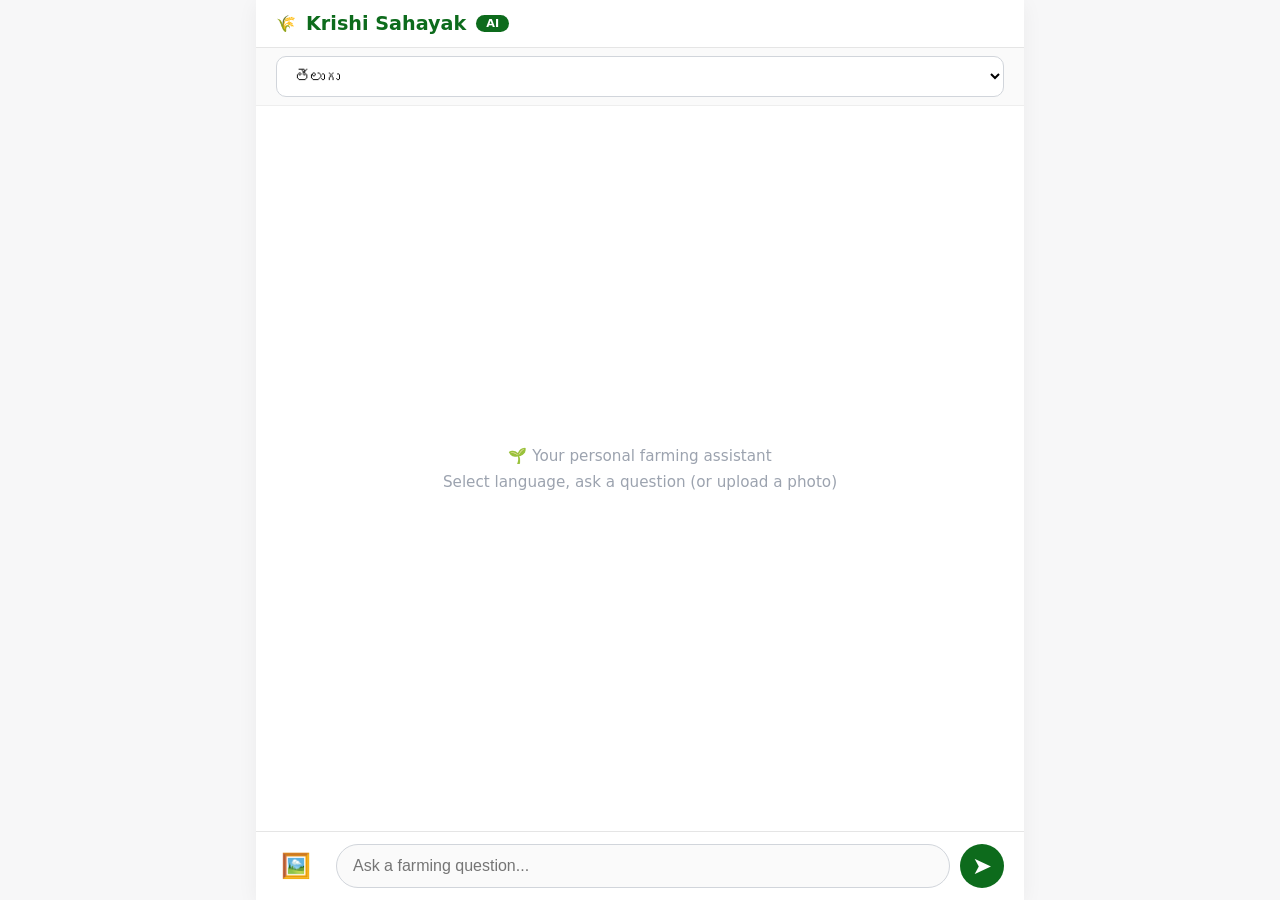
==== index.html @ 7e81a945 "Fix mobile responsiveness in index.html" ====
<!DOCTYPE html>
<html lang="en">
<head>
  <meta charset="UTF-8">
  <meta name="viewport" content="width=device-width, initial-scale=1.0, maximum-scale=1.0, user-scalable=no">
  <title>Krishi Sahayak – AI Farming Advisor</title>
  <style>
    * { margin:0; padding:0; box-sizing:border-box; }
    body {
      font-family: 'Segoe UI', system-ui, -apple-system, sans-serif;
      background: #f7f7f8;
      color: #1e1e1e;
      height: 100vh;
      height: 100dvh;
      display: flex;
      justify-content: center;
      align-items: center;
      overflow: hidden;
    }
    .app {
      width: 100%;
      max-width: 768px;
      height: 100%;
      display: flex;
      flex-direction: column;
      background: white;
      box-shadow: 0 4px 20px rgba(0,0,0,0.05);
      position: relative;
    }
    /* Header */
    .header {
      background: white;
      border-bottom: 1px solid #e5e5e5;
      padding: 12px 20px;
      display: flex;
      align-items: center;
      justify-content: space-between;
    }
    .header-title {
      display: flex;
      align-items: center;
      gap: 10px;
    }
    .header-title h1 {
      font-size: 1.2rem;
      font-weight: 600;
      color: #0d6b1c;
    }
    .header .badge {
      background: #0d6b1c;
      color: white;
      padding: 2px 10px;
      border-radius: 12px;
      font-size: 0.7rem;
      font-weight: 700;
    }
    /* Language bar */
    .lang-bar {
      display: flex;
      align-items: center;
      padding: 8px 20px;
      background: #fafafa;
      border-bottom: 1px solid #eee;
    }
    .lang-bar select {
      flex: 1;
      padding: 10px 14px;
      border-radius: 10px;
      border: 1px solid #d1d5db;
      font-size: 0.95rem;
      background: white;
      outline: none;
    }
    /* Chat area */
    .chat {
      flex: 1;
      overflow-y: auto;
      padding: 20px;
      display: flex;
      flex-direction: column;
      gap: 16px;
      scroll-behavior: smooth;
    }
    .message {
      display: flex;
      flex-direction: column;
      max-width: 80%;
      animation: fadeIn 0.3s ease;
    }
    @keyframes fadeIn { from { opacity:0; transform: translateY(5px); } to { opacity:1; transform: translateY(0); } }
    .user-msg {
      align-self: flex-end;
      align-items: flex-end;
    }
    .bot-msg {
      align-self: flex-start;
      align-items: flex-start;
    }
    .message .bubble {
      padding: 12px 16px;
      border-radius: 18px;
      line-height: 1.5;
      word-wrap: break-word;
      font-size: 0.95rem;
    }
    .user-msg .bubble {
      background: #dcf8c6;
      border-bottom-right-radius: 4px;
    }
    .bot-msg .bubble {
      background: #f1f1f1;
      border-bottom-left-radius: 4px;
    }
    /* Image inside message */
    .msg-image {
      max-width: 200px;
      border-radius: 12px;
      margin-bottom: 6px;
      border: 1px solid #ddd;
    }
    /* Typing indicator */
    .typing {
      align-self: flex-start;
      display: none;
      padding: 12px 16px;
      background: #f1f1f1;
      border-radius: 18px;
    }
    .typing .dot {
      display: inline-block;
      width: 8px;
      height: 8px;
      background: #888;
      border-radius: 50%;
      margin: 0 3px;
      animation: bounce 1.4s infinite both;
    }
    .typing .dot:nth-child(2) { animation-delay: 0.2s; }
    .typing .dot:nth-child(3) { animation-delay: 0.4s; }
    @keyframes bounce {
      0%, 80%, 100% { transform: scale(0); }
      40% { transform: scale(1); }
    }
    /* Fertilizer suggestion box */
    .suggestion-box {
      background: #f0fdf4;
      border-left: 4px solid #22c55e;
      padding: 10px 14px;
      border-radius: 8px;
      margin: 10px 0;
    }
    /* Input area */
    .input-area {
      display: flex;
      align-items: center;
      gap: 10px;
      padding: 12px 20px;
      background: white;
      border-top: 1px solid #e5e5e5;
    }
    .input-area input[type="text"] {
      flex: 1;
      min-width: 0;
      padding: 12px 16px;
      border-radius: 24px;
      border: 1px solid #d1d5db;
      font-size: 1rem;
      outline: none;
      background: #fafafa;
    }
    .icon-btn {
      background: none;
      border: none;
      font-size: 1.5rem;
      cursor: pointer;
      width: 40px;
      height: 40px;
      display: flex;
      align-items: center;
      justify-content: center;
      border-radius: 50%;
      transition: background 0.2s;
      color: #555;
    }
    .icon-btn:hover { background: #f0f0f0; }
    .send-btn {
      background: #0d6b1c;
      color: white;
      width: 44px;
      height: 44px;
    }
    .send-btn:hover { background: #0a5a18; }
    /* Hidden file input */
    #image-input { display: none; }
    /* Image preview thumbnail (floating near input) */
    .image-preview {
      display: flex;
      align-items: center;
      gap: 8px;
      background: #f0f0f0;
      padding: 6px 10px;
      border-radius: 20px;
      margin-right: 5px;
    }
    .image-preview img {
      height: 36px;
      width: 36px;
      object-fit: cover;
      border-radius: 8px;
    }
    .image-preview .remove-preview {
      cursor: pointer;
      font-size: 1rem;
      color: #999;
      margin-left: 4px;
    }
    /* Empty state */
    .empty-state {
      display: flex;
      flex-direction: column;
      align-items: center;
      justify-content: center;
      height: 100%;
      color: #9ca3af;
      text-align: center;
      gap: 8px;
    }
    .empty-state p { margin: 0; font-size: 0.95rem; }
    @media (max-width: 480px) {
      .header-title h1 { font-size: 1rem; }
      .message { max-width: 85%; }
      .input-area { padding: 10px; gap: 6px; }
      .input-area input[type="text"] { padding: 10px 14px; font-size: 0.95rem; }
      .icon-btn { width: 38px; height: 38px; font-size: 1.3rem; }
      .send-btn { width: 40px; height: 40px; }
      .lang-bar select { padding: 8px 12px; font-size: 0.9rem; }
    }
  </style>
</head>
<body>
<div class="app">
  <!-- Header -->
  <div class="header">
    <div class="header-title">
      <span>🌾</span>
      <h1>Krishi Sahayak</h1>
      <span class="badge">AI</span>
    </div>
  </div>

  <!-- Language selector -->
  <div class="lang-bar">
    <select id="language-select">
      <option value="hi">हिन्दी</option>
      <option value="bn">বাংলা</option>
      <option value="te" selected>తెలుగు</option>
      <option value="ta">தமிழ்</option>
      <option value="mr">मराठी</option>
      <option value="gu">ગુજરાતી</option>
      <option value="kn">ಕನ್ನಡ</option>
      <option value="ml">മലയാളം</option>
      <option value="pa">ਪੰਜਾਬੀ</option>
      <option value="or">ଓଡ଼ିଆ</option>
      <option value="as">অসমীয়া</option>
      <option value="ur">اردو</option>
      <option value="sat">ᱥᱟᱱᱛᱟᱲ</option>
      <option value="mai">मैथिली</option>
      <option value="gom">कोंकणी</option>
    </select>
  </div>

  <!-- Chat area -->
  <div class="chat" id="chat-container">
    <div class="empty-state" id="empty-state">
      <p>🌱 Your personal farming assistant</p>
      <p>Select language, ask a question (or upload a photo)</p>
    </div>
  </div>

  <!-- Typing indicator -->
  <div class="typing" id="typing-indicator">
    <div class="dot"></div>
    <div class="dot"></div>
    <div class="dot"></div>
  </div>

  <!-- Input area -->
  <div class="input-area" id="input-area">
    <label for="image-input" class="icon-btn" title="Attach photo">🖼️</label>
    <input type="file" id="image-input" accept="image/*">
    <div id="preview-container"></div>
    <input type="text" id="user-input" placeholder="Ask a farming question..." autocomplete="off">
    <button class="icon-btn send-btn" id="send-btn">➤</button>
  </div>
</div>

<script>
  const BACKEND_URL = 'https://oyster-app-jb6cq.ondigitalocean.app';
  const chatContainer = document.getElementById('chat-container');
  const userInput = document.getElementById('user-input');
  const sendBtn = document.getElementById('send-btn');
  const imageInput = document.getElementById('image-input');
  const previewContainer = document.getElementById('preview-container');
  const languageSelect = document.getElementById('language-select');
  const typingIndicator = document.getElementById('typing-indicator');
  const emptyState = document.getElementById('empty-state');

  let selectedImage = null;   // File object
  let imagePreviewUrl = null; // URL for display

  // Remove empty state when messages exist
  function checkEmptyState() {
    if (chatContainer.children.length > 1) {
      if (emptyState) emptyState.style.display = 'none';
    }
  }

  // Scroll to bottom
  function scrollToBottom() {
    chatContainer.scrollTop = chatContainer.scrollHeight;
  }

  // Convert selected file to preview thumbnail
  imageInput.addEventListener('change', (e) => {
    const file = e.target.files[0];
    if (!file) return;
    selectedImage = file;
    // Show preview thumbnail
    if (imagePreviewUrl) URL.revokeObjectURL(imagePreviewUrl);
    imagePreviewUrl = URL.createObjectURL(file);
    previewContainer.innerHTML = `
      <div class="image-preview">
        <img src="${imagePreviewUrl}" alt="Preview">
        <span>Photo ready</span>
        <span class="remove-preview" id="remove-preview">✕</span>
      </div>`;
    document.getElementById('remove-preview').addEventListener('click', clearImageSelection);
  });

  function clearImageSelection() {
    selectedImage = null;
    imagePreviewUrl = null;
    imageInput.value = '';
    previewContainer.innerHTML = '';
  }

  // Simple Markdown to HTML converter
  function formatBotResponse(text) {
    // Bold: **text**
    text = text.replace(/\*\*(.*?)\*\*/g, '<strong>$1</strong>');
    // Bullet points: lines starting with * or -
    text = text.replace(/^(\*|-)\s+(.*)/gm, '<li>$2</li>');
    // Wrap consecutive <li> in <ul>
    text = text.replace(/((?:<li>.*<\/li>\s*)+)/g, '<ul>$1</ul>');
    // Double line breaks to paragraphs
    text = text.replace(/\n\n/g, '</p><p>');
    text = '<p>' + text + '</p>';
    // Remove empty <p></p>
    text = text.replace(/<p>\s*<\/p>/g, '');
    return text;
  }

  // Auto-detect and wrap fertilizer/treatment suggestions in a box
  function wrapSuggestionBoxes(html) {
    // If the text contains typical fertilizer keywords, wrap it
    if (/(fertilizer|kg|NPK|urea|compost|manure|potash|spray|neem oil)/i.test(html)) {
      // We'll wrap the entire bot message in a suggestion box if it seems like a direct recommendation
      // But better to just wrap parts that look like a list of fertilizers.
      // For simplicity, we'll wrap any <ul> that follows a heading or sentence with those keywords.
      // Actually, we'll just add a special class to the bubble if the message contains fertilizer keywords.
      return html; // We'll instead apply a class later from the JS
    }
    return html;
  }

  // Append message to chat
  function appendMessage(text, role, imageUrl = null) {
    checkEmptyState();
    const msgDiv = document.createElement('div');
    msgDiv.className = `message ${role}-msg`;

    // Image (user message)
    if (imageUrl) {
      const img = document.createElement('img');
      img.src = imageUrl;
      img.className = 'msg-image';
      msgDiv.appendChild(img);
    }

    const bubble = document.createElement('div');
    bubble.className = 'bubble';

    if (role === 'bot') {
      // Format bot response
      const formatted = formatBotResponse(text);
      bubble.innerHTML = formatted;
      // Check if fertilizer suggestion keywords present -> add box style
      if (/(Fertilizer|NPK|kg|urea|spray|organic|pesticide)/i.test(text)) {
        bubble.classList.add('suggestion-box');
      }
    } else {
      bubble.textContent = text;
    }

    msgDiv.appendChild(bubble);
    chatContainer.appendChild(msgDiv);
    scrollToBottom();
  }

  // Show/hide typing
  function showTyping() { typingIndicator.style.display = 'flex'; scrollToBottom(); }
  function hideTyping() { typingIndicator.style.display = 'none'; }

  // Send message
  async function sendMessage() {
    const messageText = userInput.value.trim();
    if (!messageText && !selectedImage) return;

    const language = languageSelect.value;
    // Display user message immediately
    appendMessage(messageText || ' ', 'user', imagePreviewUrl);

    userInput.value = '';
    // Clear image selection
    const currentImage = selectedImage;
    const currentPreviewUrl = imagePreviewUrl;
    clearImageSelection();

    showTyping();

    try {
      let response;
      if (currentImage) {
        const formData = new FormData();
        formData.append('prompt', messageText || 'What is wrong with this crop?');
        formData.append('language', language);
        formData.append('image', currentImage);
        response = await fetch(`${BACKEND_URL}/chat/image`, { method: 'POST', body: formData });
      } else {
        response = await fetch(`${BACKEND_URL}/chat/text`, {
          method: 'POST',
          headers: { 'Content-Type': 'application/json' },
          body: JSON.stringify({ prompt: messageText, language })
        });
      }
      const data = await response.json();
      hideTyping();
      if (data.response) {
        appendMessage(data.response, 'bot');
      } else {
        appendMessage('⚠️ No response received. Try again.', 'bot');
      }
    } catch (err) {
      hideTyping();
      appendMessage('⚠️ Connection error. Check your internet.', 'bot');
    }
  }

  // Event listeners
  sendBtn.addEventListener('click', sendMessage);
  userInput.addEventListener('keypress', (e) => {
    if (e.key === 'Enter' && !e.shiftKey) {
      e.preventDefault();
      sendMessage();
    }
  });
</script>
</body>
</html>
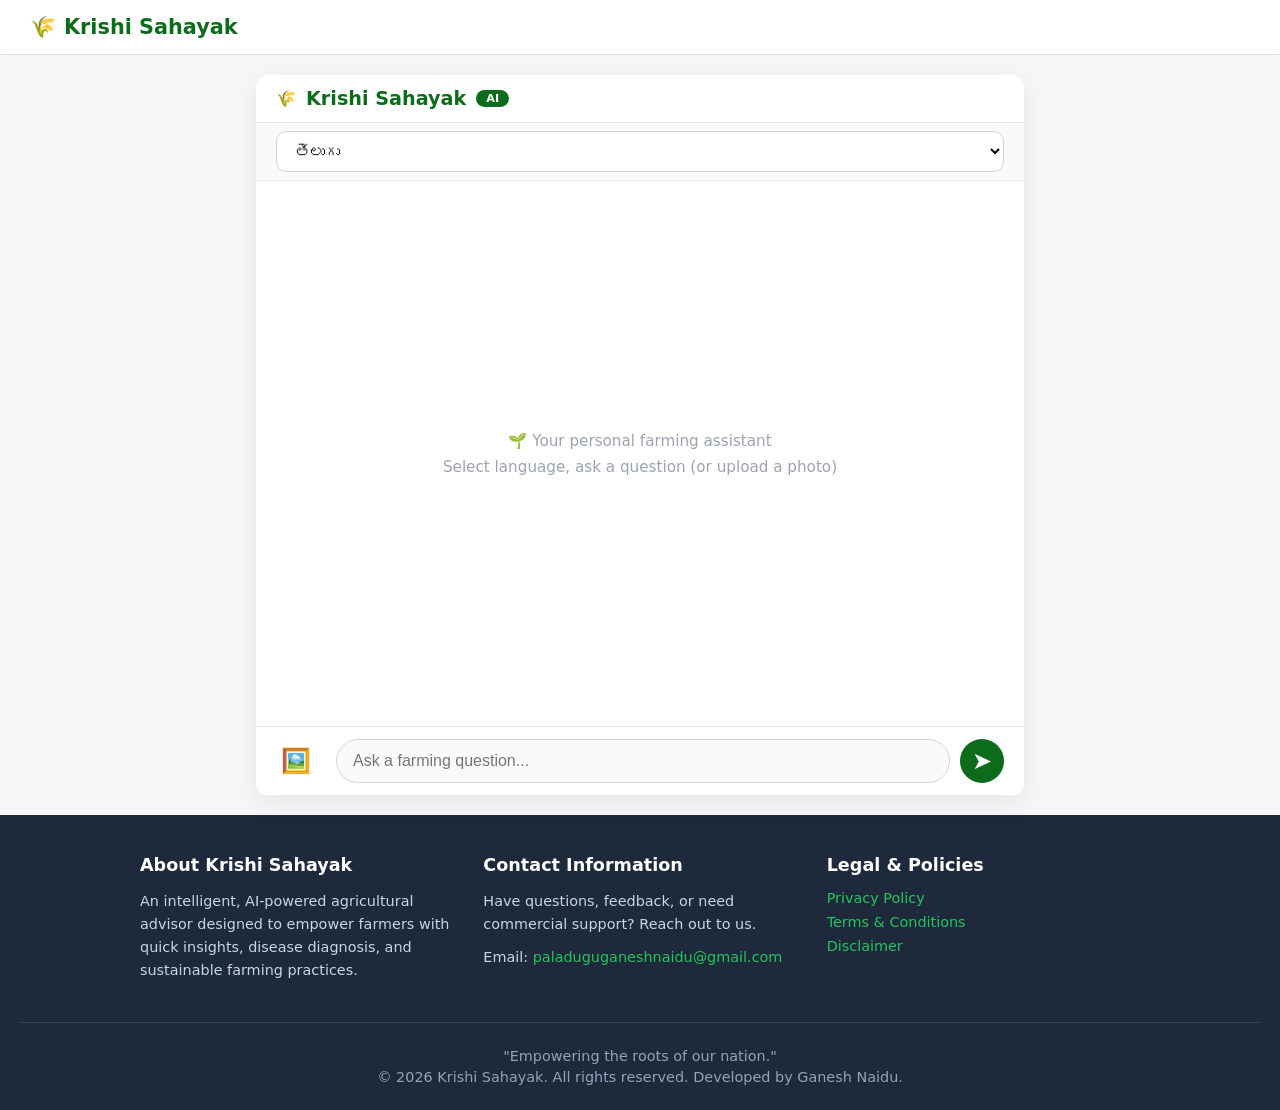
==== commit e8c25882: "Enhance UI with footer and policy pages" ====
--- a/index.html
+++ b/index.html
@@ -10,22 +10,80 @@
       font-family: 'Segoe UI', system-ui, -apple-system, sans-serif;
       background: #f7f7f8;
       color: #1e1e1e;
-      height: 100vh;
-      height: 100dvh;
+      min-height: 100dvh;
+      display: flex;
+      flex-direction: column;
+    }
+    .main-wrapper {
+      flex: 1;
       display: flex;
       justify-content: center;
-      align-items: center;
-      overflow: hidden;
+      padding: 20px;
     }
     .app {
       width: 100%;
       max-width: 768px;
-      height: 100%;
+      height: 80vh;
+      min-height: 600px;
       display: flex;
       flex-direction: column;
       background: white;
-      box-shadow: 0 4px 20px rgba(0,0,0,0.05);
+      box-shadow: 0 8px 30px rgba(0,0,0,0.08);
+      border-radius: 12px;
       position: relative;
+      overflow: hidden;
+    }
+    /* Footer */
+    .site-footer {
+      background: #1e293b;
+      color: #cbd5e1;
+      padding: 40px 20px 20px;
+      font-size: 0.9rem;
+    }
+    .footer-content {
+      max-width: 1000px;
+      margin: 0 auto;
+      display: grid;
+      grid-template-columns: repeat(auto-fit, minmax(250px, 1fr));
+      gap: 30px;
+      margin-bottom: 30px;
+    }
+    .footer-section h3 {
+      color: white;
+      font-size: 1.1rem;
+      margin-bottom: 15px;
+    }
+    .footer-section p {
+      line-height: 1.6;
+      margin-bottom: 10px;
+    }
+    .footer-section a {
+      color: #22c55e;
+      text-decoration: none;
+      transition: color 0.3s;
+    }
+    .footer-section a:hover {
+      color: #4ade80;
+      text-decoration: underline;
+    }
+    .footer-section ul {
+      list-style: none;
+    }
+    .footer-section ul li {
+      margin-bottom: 8px;
+    }
+    .footer-bottom {
+      text-align: center;
+      padding-top: 20px;
+      border-top: 1px solid #334155;
+      color: #94a3b8;
+    }
+    .footer-bottom p {
+      margin: 5px 0;
+    }
+    @media (max-width: 768px) {
+      .main-wrapper { padding: 0; }
+      .app { height: 85vh; border-radius: 0; box-shadow: none; min-height: unset; }
     }
     /* Header */
     .header {
@@ -238,7 +296,16 @@
   </style>
 </head>
 <body>
-<div class="app">
+
+<!-- Navigation Bar (Optional nice touch for a production site) -->
+<div style="background: white; padding: 15px 30px; border-bottom: 1px solid #e5e5e5; display: flex; align-items: center; justify-content: space-between; box-shadow: 0 2px 10px rgba(0,0,0,0.02);">
+  <a href="index.html" style="text-decoration: none; color: #0d6b1c; font-weight: bold; font-size: 1.3rem; display: flex; align-items: center; gap: 8px;">
+    <span>🌾</span> Krishi Sahayak
+  </a>
+</div>
+
+<div class="main-wrapper">
+  <div class="app">
   <!-- Header -->
   <div class="header">
     <div class="header-title">
@@ -292,7 +359,35 @@
     <input type="text" id="user-input" placeholder="Ask a farming question..." autocomplete="off">
     <button class="icon-btn send-btn" id="send-btn">➤</button>
   </div>
-</div>
+  </div>
+</div> <!-- End main-wrapper -->
+
+<!-- Footer -->
+<footer class="site-footer">
+  <div class="footer-content">
+    <div class="footer-section">
+      <h3>About Krishi Sahayak</h3>
+      <p>An intelligent, AI-powered agricultural advisor designed to empower farmers with quick insights, disease diagnosis, and sustainable farming practices.</p>
+    </div>
+    <div class="footer-section">
+      <h3>Contact Information</h3>
+      <p>Have questions, feedback, or need commercial support? Reach out to us.</p>
+      <p>Email: <a href="mailto:paladuguganeshnaidu@gmail.com">paladuguganeshnaidu@gmail.com</a></p>
+    </div>
+    <div class="footer-section">
+      <h3>Legal & Policies</h3>
+      <ul>
+        <li><a href="privacy-policy.html">Privacy Policy</a></li>
+        <li><a href="terms.html">Terms & Conditions</a></li>
+        <li><a href="disclaimer.html">Disclaimer</a></li>
+      </ul>
+    </div>
+  </div>
+  <div class="footer-bottom">
+    <p>"Empowering the roots of our nation."</p>
+    <p>&copy; 2026 Krishi Sahayak. All rights reserved. Developed by Ganesh Naidu.</p>
+  </div>
+</footer>
 
 <script>
   const BACKEND_URL = 'https://oyster-app-jb6cq.ondigitalocean.app';
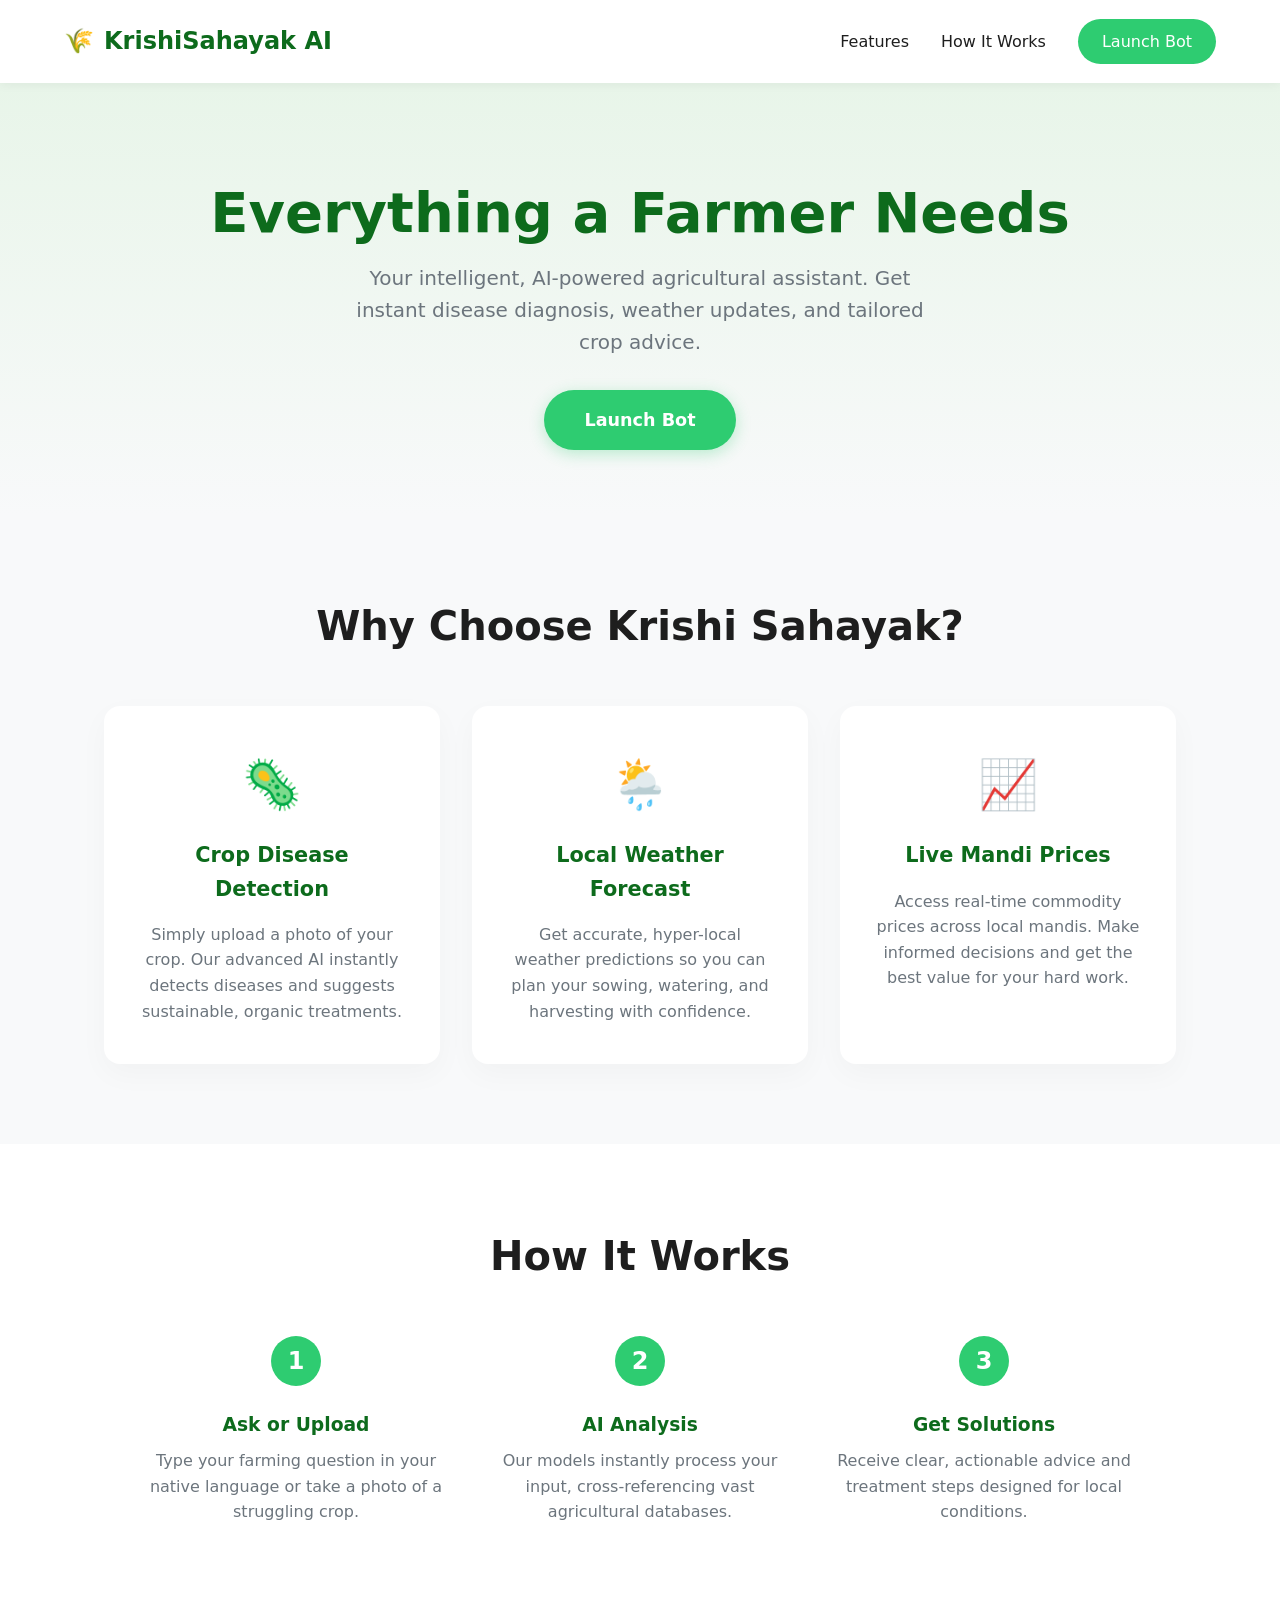
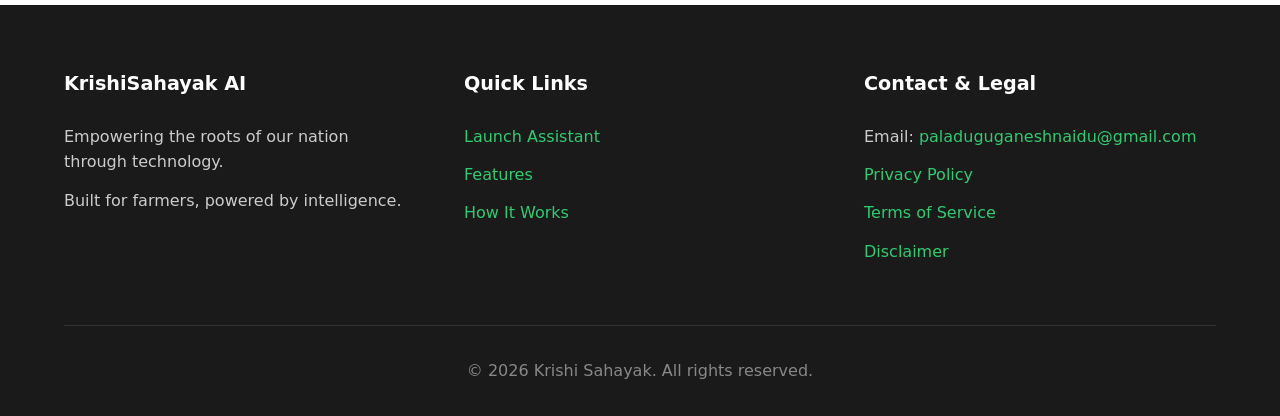
==== commit fad07641: "Refactor UI: Create landing page, decouple styles, redesign chat interface" ====
--- a/index.html
+++ b/index.html
@@ -2,563 +2,103 @@
 <html lang="en">
 <head>
   <meta charset="UTF-8">
-  <meta name="viewport" content="width=device-width, initial-scale=1.0, maximum-scale=1.0, user-scalable=no">
-  <title>Krishi Sahayak – AI Farming Advisor</title>
-  <style>
-    * { margin:0; padding:0; box-sizing:border-box; }
-    body {
-      font-family: 'Segoe UI', system-ui, -apple-system, sans-serif;
-      background: #f7f7f8;
-      color: #1e1e1e;
-      min-height: 100dvh;
-      display: flex;
-      flex-direction: column;
-    }
-    .main-wrapper {
-      flex: 1;
-      display: flex;
-      justify-content: center;
-      padding: 20px;
-    }
-    .app {
-      width: 100%;
-      max-width: 768px;
-      height: 80vh;
-      min-height: 600px;
-      display: flex;
-      flex-direction: column;
-      background: white;
-      box-shadow: 0 8px 30px rgba(0,0,0,0.08);
-      border-radius: 12px;
-      position: relative;
-      overflow: hidden;
-    }
-    /* Footer */
-    .site-footer {
-      background: #1e293b;
-      color: #cbd5e1;
-      padding: 40px 20px 20px;
-      font-size: 0.9rem;
-    }
-    .footer-content {
-      max-width: 1000px;
-      margin: 0 auto;
-      display: grid;
-      grid-template-columns: repeat(auto-fit, minmax(250px, 1fr));
-      gap: 30px;
-      margin-bottom: 30px;
-    }
-    .footer-section h3 {
-      color: white;
-      font-size: 1.1rem;
-      margin-bottom: 15px;
-    }
-    .footer-section p {
-      line-height: 1.6;
-      margin-bottom: 10px;
-    }
-    .footer-section a {
-      color: #22c55e;
-      text-decoration: none;
-      transition: color 0.3s;
-    }
-    .footer-section a:hover {
-      color: #4ade80;
-      text-decoration: underline;
-    }
-    .footer-section ul {
-      list-style: none;
-    }
-    .footer-section ul li {
-      margin-bottom: 8px;
-    }
-    .footer-bottom {
-      text-align: center;
-      padding-top: 20px;
-      border-top: 1px solid #334155;
-      color: #94a3b8;
-    }
-    .footer-bottom p {
-      margin: 5px 0;
-    }
-    @media (max-width: 768px) {
-      .main-wrapper { padding: 0; }
-      .app { height: 85vh; border-radius: 0; box-shadow: none; min-height: unset; }
-    }
-    /* Header */
-    .header {
-      background: white;
-      border-bottom: 1px solid #e5e5e5;
-      padding: 12px 20px;
-      display: flex;
-      align-items: center;
-      justify-content: space-between;
-    }
-    .header-title {
-      display: flex;
-      align-items: center;
-      gap: 10px;
-    }
-    .header-title h1 {
-      font-size: 1.2rem;
-      font-weight: 600;
-      color: #0d6b1c;
-    }
-    .header .badge {
-      background: #0d6b1c;
-      color: white;
-      padding: 2px 10px;
-      border-radius: 12px;
-      font-size: 0.7rem;
-      font-weight: 700;
-    }
-    /* Language bar */
-    .lang-bar {
-      display: flex;
-      align-items: center;
-      padding: 8px 20px;
-      background: #fafafa;
-      border-bottom: 1px solid #eee;
-    }
-    .lang-bar select {
-      flex: 1;
-      padding: 10px 14px;
-      border-radius: 10px;
-      border: 1px solid #d1d5db;
-      font-size: 0.95rem;
-      background: white;
-      outline: none;
-    }
-    /* Chat area */
-    .chat {
-      flex: 1;
-      overflow-y: auto;
-      padding: 20px;
-      display: flex;
-      flex-direction: column;
-      gap: 16px;
-      scroll-behavior: smooth;
-    }
-    .message {
-      display: flex;
-      flex-direction: column;
-      max-width: 80%;
-      animation: fadeIn 0.3s ease;
-    }
-    @keyframes fadeIn { from { opacity:0; transform: translateY(5px); } to { opacity:1; transform: translateY(0); } }
-    .user-msg {
-      align-self: flex-end;
-      align-items: flex-end;
-    }
-    .bot-msg {
-      align-self: flex-start;
-      align-items: flex-start;
-    }
-    .message .bubble {
-      padding: 12px 16px;
-      border-radius: 18px;
-      line-height: 1.5;
-      word-wrap: break-word;
-      font-size: 0.95rem;
-    }
-    .user-msg .bubble {
-      background: #dcf8c6;
-      border-bottom-right-radius: 4px;
-    }
-    .bot-msg .bubble {
-      background: #f1f1f1;
-      border-bottom-left-radius: 4px;
-    }
-    /* Image inside message */
-    .msg-image {
-      max-width: 200px;
-      border-radius: 12px;
-      margin-bottom: 6px;
-      border: 1px solid #ddd;
-    }
-    /* Typing indicator */
-    .typing {
-      align-self: flex-start;
-      display: none;
-      padding: 12px 16px;
-      background: #f1f1f1;
-      border-radius: 18px;
-    }
-    .typing .dot {
-      display: inline-block;
-      width: 8px;
-      height: 8px;
-      background: #888;
-      border-radius: 50%;
-      margin: 0 3px;
-      animation: bounce 1.4s infinite both;
-    }
-    .typing .dot:nth-child(2) { animation-delay: 0.2s; }
-    .typing .dot:nth-child(3) { animation-delay: 0.4s; }
-    @keyframes bounce {
-      0%, 80%, 100% { transform: scale(0); }
-      40% { transform: scale(1); }
-    }
-    /* Fertilizer suggestion box */
-    .suggestion-box {
-      background: #f0fdf4;
-      border-left: 4px solid #22c55e;
-      padding: 10px 14px;
-      border-radius: 8px;
-      margin: 10px 0;
-    }
-    /* Input area */
-    .input-area {
-      display: flex;
-      align-items: center;
-      gap: 10px;
-      padding: 12px 20px;
-      background: white;
-      border-top: 1px solid #e5e5e5;
-    }
-    .input-area input[type="text"] {
-      flex: 1;
-      min-width: 0;
-      padding: 12px 16px;
-      border-radius: 24px;
-      border: 1px solid #d1d5db;
-      font-size: 1rem;
-      outline: none;
-      background: #fafafa;
-    }
-    .icon-btn {
-      background: none;
-      border: none;
-      font-size: 1.5rem;
-      cursor: pointer;
-      width: 40px;
-      height: 40px;
-      display: flex;
-      align-items: center;
-      justify-content: center;
-      border-radius: 50%;
-      transition: background 0.2s;
-      color: #555;
-    }
-    .icon-btn:hover { background: #f0f0f0; }
-    .send-btn {
-      background: #0d6b1c;
-      color: white;
-      width: 44px;
-      height: 44px;
-    }
-    .send-btn:hover { background: #0a5a18; }
-    /* Hidden file input */
-    #image-input { display: none; }
-    /* Image preview thumbnail (floating near input) */
-    .image-preview {
-      display: flex;
-      align-items: center;
-      gap: 8px;
-      background: #f0f0f0;
-      padding: 6px 10px;
-      border-radius: 20px;
-      margin-right: 5px;
-    }
-    .image-preview img {
-      height: 36px;
-      width: 36px;
-      object-fit: cover;
-      border-radius: 8px;
-    }
-    .image-preview .remove-preview {
-      cursor: pointer;
-      font-size: 1rem;
-      color: #999;
-      margin-left: 4px;
-    }
-    /* Empty state */
-    .empty-state {
-      display: flex;
-      flex-direction: column;
-      align-items: center;
-      justify-content: center;
-      height: 100%;
-      color: #9ca3af;
-      text-align: center;
-      gap: 8px;
-    }
-    .empty-state p { margin: 0; font-size: 0.95rem; }
-    @media (max-width: 480px) {
-      .header-title h1 { font-size: 1rem; }
-      .message { max-width: 85%; }
-      .input-area { padding: 10px; gap: 6px; }
-      .input-area input[type="text"] { padding: 10px 14px; font-size: 0.95rem; }
-      .icon-btn { width: 38px; height: 38px; font-size: 1.3rem; }
-      .send-btn { width: 40px; height: 40px; }
-      .lang-bar select { padding: 8px 12px; font-size: 0.9rem; }
-    }
-  </style>
+  <meta name="viewport" content="width=device-width, initial-scale=1.0">
+  <title>Krishi Sahayak AI – Everything a Farmer Needs</title>
+  <link rel="stylesheet" href="styles.css">
 </head>
 <body>
+  <!-- Navbar -->
+  <nav class="navbar">
+    <a href="index.html" class="nav-brand">
+      <span>🌾</span> KrishiSahayak AI
+    </a>
+    <div class="nav-links">
+      <a href="#features">Features</a>
+      <a href="#how-it-works">How It Works</a>
+      <a href="ai.html" class="btn-launch">Launch Bot</a>
+    </div>
+  </nav>
 
-<!-- Navigation Bar (Optional nice touch for a production site) -->
-<div style="background: white; padding: 15px 30px; border-bottom: 1px solid #e5e5e5; display: flex; align-items: center; justify-content: space-between; box-shadow: 0 2px 10px rgba(0,0,0,0.02);">
-  <a href="index.html" style="text-decoration: none; color: #0d6b1c; font-weight: bold; font-size: 1.3rem; display: flex; align-items: center; gap: 8px;">
-    <span>🌾</span> Krishi Sahayak
-  </a>
-</div>
+  <!-- Hero Section -->
+  <section class="hero">
+    <h1>Everything a Farmer Needs</h1>
+    <p class="subtext">Your intelligent, AI-powered agricultural assistant. Get instant disease diagnosis, weather updates, and tailored crop advice.</p>
+    <a href="ai.html" class="btn-hero">Launch Bot</a>
+  </section>
 
-<div class="main-wrapper">
-  <div class="app">
-  <!-- Header -->
-  <div class="header">
-    <div class="header-title">
-      <span>🌾</span>
-      <h1>Krishi Sahayak</h1>
-      <span class="badge">AI</span>
+  <!-- Features Section -->
+  <section id="features" class="features-section">
+    <h2 class="section-title">Why Choose Krishi Sahayak?</h2>
+    <div class="features-grid">
+      <div class="feature-card">
+        <div class="feature-icon">🦠</div>
+        <h3>Crop Disease Detection</h3>
+        <p>Simply upload a photo of your crop. Our advanced AI instantly detects diseases and suggests sustainable, organic treatments.</p>
+      </div>
+      <div class="feature-card">
+        <div class="feature-icon">🌦️</div>
+        <h3>Local Weather Forecast</h3>
+        <p>Get accurate, hyper-local weather predictions so you can plan your sowing, watering, and harvesting with confidence.</p>
+      </div>
+      <div class="feature-card">
+        <div class="feature-icon">📈</div>
+        <h3>Live Mandi Prices</h3>
+        <p>Access real-time commodity prices across local mandis. Make informed decisions and get the best value for your hard work.</p>
+      </div>
     </div>
-  </div>
+  </section>
 
-  <!-- Language selector -->
-  <div class="lang-bar">
-    <select id="language-select">
-      <option value="hi">हिन्दी</option>
-      <option value="bn">বাংলা</option>
-      <option value="te" selected>తెలుగు</option>
-      <option value="ta">தமிழ்</option>
-      <option value="mr">मराठी</option>
-      <option value="gu">ગુજરાતી</option>
-      <option value="kn">ಕನ್ನಡ</option>
-      <option value="ml">മലയാളം</option>
-      <option value="pa">ਪੰਜਾਬੀ</option>
-      <option value="or">ଓଡ଼ିଆ</option>
-      <option value="as">অসমীয়া</option>
-      <option value="ur">اردو</option>
-      <option value="sat">ᱥᱟᱱᱛᱟᱲ</option>
-      <option value="mai">मैथिली</option>
-      <option value="gom">कोंकणी</option>
-    </select>
-  </div>
+  <!-- How It Works Section -->
+  <section id="how-it-works" class="how-it-works">
+    <h2 class="section-title">How It Works</h2>
+    <div class="steps-container">
+      <div class="step">
+        <div class="step-number">1</div>
+        <h3>Ask or Upload</h3>
+        <p>Type your farming question in your native language or take a photo of a struggling crop.</p>
+      </div>
+      <div class="step">
+        <div class="step-number">2</div>
+        <h3>AI Analysis</h3>
+        <p>Our models instantly process your input, cross-referencing vast agricultural databases.</p>
+      </div>
+      <div class="step">
+        <div class="step-number">3</div>
+        <h3>Get Solutions</h3>
+        <p>Receive clear, actionable advice and treatment steps designed for local conditions.</p>
+      </div>
+    </div>
+  </section>
 
-  <!-- Chat area -->
-  <div class="chat" id="chat-container">
-    <div class="empty-state" id="empty-state">
-      <p>🌱 Your personal farming assistant</p>
-      <p>Select language, ask a question (or upload a photo)</p>
+  <!-- Footer -->
+  <footer class="site-footer">
+    <div class="footer-content">
+      <div class="footer-section">
+        <h3>KrishiSahayak AI</h3>
+        <p>Empowering the roots of our nation through technology.</p>
+        <p>Built for farmers, powered by intelligence.</p>
+      </div>
+      <div class="footer-section">
+        <h3>Quick Links</h3>
+        <ul>
+          <li><a href="ai.html">Launch Assistant</a></li>
+          <li><a href="#features">Features</a></li>
+          <li><a href="#how-it-works">How It Works</a></li>
+        </ul>
+      </div>
+      <div class="footer-section">
+        <h3>Contact & Legal</h3>
+        <p>Email: <a href="mailto:paladuguganeshnaidu@gmail.com">paladuguganeshnaidu@gmail.com</a></p>
+        <ul>
+          <li><a href="privacy-policy.html">Privacy Policy</a></li>
+          <li><a href="terms.html">Terms of Service</a></li>
+          <li><a href="disclaimer.html">Disclaimer</a></li>
+        </ul>
+      </div>
     </div>
-  </div>
-
-  <!-- Typing indicator -->
-  <div class="typing" id="typing-indicator">
-    <div class="dot"></div>
-    <div class="dot"></div>
-    <div class="dot"></div>
-  </div>
-
-  <!-- Input area -->
-  <div class="input-area" id="input-area">
-    <label for="image-input" class="icon-btn" title="Attach photo">🖼️</label>
-    <input type="file" id="image-input" accept="image/*">
-    <div id="preview-container"></div>
-    <input type="text" id="user-input" placeholder="Ask a farming question..." autocomplete="off">
-    <button class="icon-btn send-btn" id="send-btn">➤</button>
-  </div>
-  </div>
-</div> <!-- End main-wrapper -->
-
-<!-- Footer -->
-<footer class="site-footer">
-  <div class="footer-content">
-    <div class="footer-section">
-      <h3>About Krishi Sahayak</h3>
-      <p>An intelligent, AI-powered agricultural advisor designed to empower farmers with quick insights, disease diagnosis, and sustainable farming practices.</p>
+    <div class="footer-bottom">
+      <p>&copy; 2026 Krishi Sahayak. All rights reserved.</p>
     </div>
-    <div class="footer-section">
-      <h3>Contact Information</h3>
-      <p>Have questions, feedback, or need commercial support? Reach out to us.</p>
-      <p>Email: <a href="mailto:paladuguganeshnaidu@gmail.com">paladuguganeshnaidu@gmail.com</a></p>
-    </div>
-    <div class="footer-section">
-      <h3>Legal & Policies</h3>
-      <ul>
-        <li><a href="privacy-policy.html">Privacy Policy</a></li>
-        <li><a href="terms.html">Terms & Conditions</a></li>
-        <li><a href="disclaimer.html">Disclaimer</a></li>
-      </ul>
-    </div>
-  </div>
-  <div class="footer-bottom">
-    <p>"Empowering the roots of our nation."</p>
-    <p>&copy; 2026 Krishi Sahayak. All rights reserved. Developed by Ganesh Naidu.</p>
-  </div>
-</footer>
-
-<script>
-  const BACKEND_URL = 'https://oyster-app-jb6cq.ondigitalocean.app';
-  const chatContainer = document.getElementById('chat-container');
-  const userInput = document.getElementById('user-input');
-  const sendBtn = document.getElementById('send-btn');
-  const imageInput = document.getElementById('image-input');
-  const previewContainer = document.getElementById('preview-container');
-  const languageSelect = document.getElementById('language-select');
-  const typingIndicator = document.getElementById('typing-indicator');
-  const emptyState = document.getElementById('empty-state');
-
-  let selectedImage = null;   // File object
-  let imagePreviewUrl = null; // URL for display
-
-  // Remove empty state when messages exist
-  function checkEmptyState() {
-    if (chatContainer.children.length > 1) {
-      if (emptyState) emptyState.style.display = 'none';
-    }
-  }
-
-  // Scroll to bottom
-  function scrollToBottom() {
-    chatContainer.scrollTop = chatContainer.scrollHeight;
-  }
-
-  // Convert selected file to preview thumbnail
-  imageInput.addEventListener('change', (e) => {
-    const file = e.target.files[0];
-    if (!file) return;
-    selectedImage = file;
-    // Show preview thumbnail
-    if (imagePreviewUrl) URL.revokeObjectURL(imagePreviewUrl);
-    imagePreviewUrl = URL.createObjectURL(file);
-    previewContainer.innerHTML = `
-      <div class="image-preview">
-        <img src="${imagePreviewUrl}" alt="Preview">
-        <span>Photo ready</span>
-        <span class="remove-preview" id="remove-preview">✕</span>
-      </div>`;
-    document.getElementById('remove-preview').addEventListener('click', clearImageSelection);
-  });
-
-  function clearImageSelection() {
-    selectedImage = null;
-    imagePreviewUrl = null;
-    imageInput.value = '';
-    previewContainer.innerHTML = '';
-  }
-
-  // Simple Markdown to HTML converter
-  function formatBotResponse(text) {
-    // Bold: **text**
-    text = text.replace(/\*\*(.*?)\*\*/g, '<strong>$1</strong>');
-    // Bullet points: lines starting with * or -
-    text = text.replace(/^(\*|-)\s+(.*)/gm, '<li>$2</li>');
-    // Wrap consecutive <li> in <ul>
-    text = text.replace(/((?:<li>.*<\/li>\s*)+)/g, '<ul>$1</ul>');
-    // Double line breaks to paragraphs
-    text = text.replace(/\n\n/g, '</p><p>');
-    text = '<p>' + text + '</p>';
-    // Remove empty <p></p>
-    text = text.replace(/<p>\s*<\/p>/g, '');
-    return text;
-  }
-
-  // Auto-detect and wrap fertilizer/treatment suggestions in a box
-  function wrapSuggestionBoxes(html) {
-    // If the text contains typical fertilizer keywords, wrap it
-    if (/(fertilizer|kg|NPK|urea|compost|manure|potash|spray|neem oil)/i.test(html)) {
-      // We'll wrap the entire bot message in a suggestion box if it seems like a direct recommendation
-      // But better to just wrap parts that look like a list of fertilizers.
-      // For simplicity, we'll wrap any <ul> that follows a heading or sentence with those keywords.
-      // Actually, we'll just add a special class to the bubble if the message contains fertilizer keywords.
-      return html; // We'll instead apply a class later from the JS
-    }
-    return html;
-  }
-
-  // Append message to chat
-  function appendMessage(text, role, imageUrl = null) {
-    checkEmptyState();
-    const msgDiv = document.createElement('div');
-    msgDiv.className = `message ${role}-msg`;
-
-    // Image (user message)
-    if (imageUrl) {
-      const img = document.createElement('img');
-      img.src = imageUrl;
-      img.className = 'msg-image';
-      msgDiv.appendChild(img);
-    }
-
-    const bubble = document.createElement('div');
-    bubble.className = 'bubble';
-
-    if (role === 'bot') {
-      // Format bot response
-      const formatted = formatBotResponse(text);
-      bubble.innerHTML = formatted;
-      // Check if fertilizer suggestion keywords present -> add box style
-      if (/(Fertilizer|NPK|kg|urea|spray|organic|pesticide)/i.test(text)) {
-        bubble.classList.add('suggestion-box');
-      }
-    } else {
-      bubble.textContent = text;
-    }
-
-    msgDiv.appendChild(bubble);
-    chatContainer.appendChild(msgDiv);
-    scrollToBottom();
-  }
-
-  // Show/hide typing
-  function showTyping() { typingIndicator.style.display = 'flex'; scrollToBottom(); }
-  function hideTyping() { typingIndicator.style.display = 'none'; }
-
-  // Send message
-  async function sendMessage() {
-    const messageText = userInput.value.trim();
-    if (!messageText && !selectedImage) return;
-
-    const language = languageSelect.value;
-    // Display user message immediately
-    appendMessage(messageText || ' ', 'user', imagePreviewUrl);
-
-    userInput.value = '';
-    // Clear image selection
-    const currentImage = selectedImage;
-    const currentPreviewUrl = imagePreviewUrl;
-    clearImageSelection();
-
-    showTyping();
-
-    try {
-      let response;
-      if (currentImage) {
-        const formData = new FormData();
-        formData.append('prompt', messageText || 'What is wrong with this crop?');
-        formData.append('language', language);
-        formData.append('image', currentImage);
-        response = await fetch(`${BACKEND_URL}/chat/image`, { method: 'POST', body: formData });
-      } else {
-        response = await fetch(`${BACKEND_URL}/chat/text`, {
-          method: 'POST',
-          headers: { 'Content-Type': 'application/json' },
-          body: JSON.stringify({ prompt: messageText, language })
-        });
-      }
-      const data = await response.json();
-      hideTyping();
-      if (data.response) {
-        appendMessage(data.response, 'bot');
-      } else {
-        appendMessage('⚠️ No response received. Try again.', 'bot');
-      }
-    } catch (err) {
-      hideTyping();
-      appendMessage('⚠️ Connection error. Check your internet.', 'bot');
-    }
-  }
-
-  // Event listeners
-  sendBtn.addEventListener('click', sendMessage);
-  userInput.addEventListener('keypress', (e) => {
-    if (e.key === 'Enter' && !e.shiftKey) {
-      e.preventDefault();
-      sendMessage();
-    }
-  });
-</script>
+  </footer>
 </body>
 </html>
--- a/styles.css
+++ b/styles.css
@@ -0,0 +1,594 @@
+/* ==========================================================================
+   Krishi Sahayak - Global Styles
+   ========================================================================== */
+
+   :root {
+    --primary: #2ecc71;
+    --primary-dark: #27ae60;
+    --secondary: #0d6b1c;
+    --bg-light: #f8f9fa;
+    --text-main: #1e1e1e;
+    --text-muted: #6c757d;
+    --white: #ffffff;
+    --border-color: #e5e5e5;
+    --bot-msg-bg: #f1f1f1;
+    --user-msg-bg: #dcf8c6;
+    --suggestion-bg: #f0fdf4;
+    --suggestion-border: #22c55e;
+  }
+  
+  * {
+    margin: 0;
+    padding: 0;
+    box-sizing: border-box;
+  }
+  
+  body {
+    font-family: 'Segoe UI', system-ui, -apple-system, sans-serif;
+    color: var(--text-main);
+    background: var(--bg-light);
+    line-height: 1.6;
+    overflow-x: hidden;
+  }
+  
+  a {
+    text-decoration: none;
+    color: inherit;
+  }
+  
+  ul {
+    list-style: none;
+  }
+  
+  /* ==========================================================================
+     Navigation (Home Page)
+     ========================================================================== */
+  
+  .navbar {
+    display: flex;
+    justify-content: space-between;
+    align-items: center;
+    padding: 1.2rem 5%;
+    background: var(--white);
+    box-shadow: 0 2px 10px rgba(0,0,0,0.05);
+    position: sticky;
+    top: 0;
+    z-index: 1000;
+  }
+  
+  .nav-brand {
+    font-size: 1.5rem;
+    font-weight: 700;
+    color: var(--secondary);
+    display: flex;
+    align-items: center;
+    gap: 10px;
+  }
+  
+  .nav-links {
+    display: flex;
+    gap: 2rem;
+    align-items: center;
+  }
+  
+  .nav-links a {
+    color: var(--text-main);
+    font-weight: 500;
+    transition: color 0.3s ease;
+  }
+  
+  .nav-links a:hover {
+    color: var(--primary);
+  }
+  
+  .btn-launch {
+    background: var(--primary);
+    color: var(--white) !important;
+    padding: 0.6rem 1.5rem;
+    border-radius: 30px;
+    font-weight: 600;
+    transition: background 0.3s ease;
+  }
+  
+  .btn-launch:hover {
+    background: var(--primary-dark);
+  }
+  
+  /* ==========================================================================
+     Homepage Sections
+     ========================================================================== */
+  
+  /* Hero Section */
+  .hero {
+    text-align: center;
+    padding: 6rem 5% 4rem;
+    background: linear-gradient(to bottom, #e8f5e9, var(--bg-light));
+  }
+  
+  .hero h1 {
+    font-size: 3.5rem;
+    line-height: 1.2;
+    margin-bottom: 1rem;
+    color: var(--secondary);
+  }
+  
+  .hero .subtext {
+    font-size: 1.25rem;
+    color: var(--text-muted);
+    margin-bottom: 2rem;
+    max-width: 600px;
+    margin-inline: auto;
+  }
+  
+  .hero .btn-hero {
+    display: inline-block;
+    background: var(--primary);
+    color: var(--white);
+    padding: 1rem 2.5rem;
+    font-size: 1.1rem;
+    border-radius: 50px;
+    font-weight: 600;
+    box-shadow: 0 4px 15px rgba(46, 204, 113, 0.3);
+    transition: transform 0.3s ease, background 0.3s;
+  }
+  
+  .hero .btn-hero:hover {
+    transform: translateY(-2px);
+    background: var(--primary-dark);
+  }
+  
+  /* Features Section */
+  .features-section {
+    padding: 5rem 5%;
+    max-width: 1200px;
+    margin: 0 auto;
+  }
+  
+  .section-title {
+    text-align: center;
+    font-size: 2.5rem;
+    color: var(--text-main);
+    margin-bottom: 3rem;
+  }
+  
+  .features-grid {
+    display: grid;
+    grid-template-columns: repeat(auto-fit, minmax(300px, 1fr));
+    gap: 2rem;
+  }
+  
+  .feature-card {
+    background: var(--white);
+    padding: 2.5rem 2rem;
+    border-radius: 16px;
+    text-align: center;
+    box-shadow: 0 10px 30px rgba(0,0,0,0.03);
+    transition: transform 0.3s ease;
+  }
+  
+  .feature-card:hover {
+    transform: translateY(-5px);
+  }
+  
+  .feature-icon {
+    font-size: 3rem;
+    margin-bottom: 1rem;
+  }
+  
+  .feature-card h3 {
+    font-size: 1.3rem;
+    margin-bottom: 1rem;
+    color: var(--secondary);
+  }
+  
+  .feature-card p {
+    color: var(--text-muted);
+  }
+  
+  /* How It Works Section */
+  .how-it-works {
+    background: var(--white);
+    padding: 5rem 5%;
+  }
+  
+  .steps-container {
+    max-width: 1000px;
+    margin: 0 auto;
+    display: flex;
+    justify-content: space-between;
+    gap: 2rem;
+    text-align: center;
+  }
+  
+  .step {
+    flex: 1;
+  }
+  
+  .step-number {
+    background: var(--primary);
+    color: var(--white);
+    width: 50px;
+    height: 50px;
+    border-radius: 50%;
+    display: flex;
+    align-items: center;
+    justify-content: center;
+    font-size: 1.5rem;
+    font-weight: 700;
+    margin: 0 auto 1.5rem;
+  }
+  
+  .step h3 {
+    margin-bottom: 0.5rem;
+    color: var(--secondary);
+  }
+  
+  .step p {
+    color: var(--text-muted);
+  }
+  
+  /* Footer (Home Page) */
+  .site-footer {
+    background: #1a1a1a;
+    color: #e5e5e5;
+    padding: 4rem 5% 2rem;
+  }
+  
+  .footer-content {
+    max-width: 1200px;
+    margin: 0 auto;
+    display: grid;
+    grid-template-columns: repeat(auto-fit, minmax(250px, 1fr));
+    gap: 3rem;
+    margin-bottom: 3rem;
+  }
+  
+  .footer-section h3 {
+    color: var(--white);
+    font-size: 1.2rem;
+    margin-bottom: 1.5rem;
+  }
+  
+  .footer-section p {
+    color: #ccc;
+    margin-bottom: 0.8rem;
+  }
+  
+  .footer-section a {
+    color: var(--primary);
+    transition: color 0.3s;
+  }
+  
+  .footer-section a:hover {
+    color: var(--white);
+    text-decoration: underline;
+  }
+  
+  .footer-section ul li {
+    margin-bottom: 0.8rem;
+  }
+  
+  .footer-bottom {
+    text-align: center;
+    padding-top: 2rem;
+    border-top: 1px solid #333;
+    color: #888;
+  }
+  
+  /* ==========================================================================
+     Chatbot UI (ai.html)
+     ========================================================================== */
+  
+  .chat-body {
+    height: 100dvh;
+    overflow: hidden;
+    display: flex;
+    justify-content: center;
+    background: var(--bg-light);
+  }
+  
+  .app-container {
+    width: 100%;
+    max-width: 100%;
+    height: 100dvh;
+    display: flex;
+    flex-direction: column;
+    background: var(--white);
+    position: relative;
+  }
+  
+  @media (min-width: 769px) {
+    .chat-body {
+      padding: 0;
+    }
+    .app-container {
+      max-width: 100vw;
+      border-radius: 0;
+      box-shadow: none;
+    }
+  }
+  
+  /* Chat Header */
+  .chat-header {
+    background: var(--white);
+    border-bottom: 1px solid var(--border-color);
+    padding: 12px 20px;
+    display: flex;
+    align-items: center;
+    justify-content: space-between;
+    flex-shrink: 0;
+  }
+  
+  .chat-header-title {
+    display: flex;
+    align-items: center;
+    gap: 10px;
+    text-decoration: none;
+  }
+  
+  .chat-header-title h1 {
+    font-size: 1.2rem;
+    font-weight: 600;
+    color: var(--secondary);
+    margin: 0;
+  }
+  
+  .chat-header .badge {
+    background: var(--primary);
+    color: var(--white);
+    padding: 2px 10px;
+    border-radius: 12px;
+    font-size: 0.75rem;
+    font-weight: 700;
+  }
+  
+  /* Language Bar */
+  .lang-bar {
+    display: flex;
+    align-items: center;
+    padding: 10px 20px;
+    background: #fafafa;
+    border-bottom: 1px solid var(--border-color);
+    flex-shrink: 0;
+  }
+  
+  .lang-bar select {
+    flex: 1;
+    padding: 12px 14px;
+    border-radius: 10px;
+    border: 1px solid #d1d5db;
+    font-size: 0.95rem;
+    background: var(--white);
+    outline: none;
+    cursor: pointer;
+  }
+  
+  /* Chat Area Overflow */
+  .chat-area {
+    flex: 1;
+    overflow-y: auto;
+    padding: 20px;
+    display: flex;
+    flex-direction: column;
+    gap: 16px;
+    scroll-behavior: smooth;
+    background: #fdfdfd;
+  }
+  
+  .empty-state {
+    display: flex;
+    flex-direction: column;
+    align-items: center;
+    justify-content: center;
+    height: 100%;
+    color: #9ca3af;
+    text-align: center;
+    gap: 8px;
+    margin: auto 0;
+  }
+  
+  /* Messages */
+  .message {
+    display: flex;
+    flex-direction: column;
+    max-width: 80%;
+    animation: fadeIn 0.3s ease;
+  }
+  
+  @keyframes fadeIn {
+    from { opacity: 0; transform: translateY(10px); }
+    to { opacity: 1; transform: translateY(0); }
+  }
+  
+  .user-msg {
+    align-self: flex-end;
+    align-items: flex-end;
+  }
+  
+  .bot-msg {
+    align-self: flex-start;
+    align-items: flex-start;
+  }
+  
+  .message .bubble {
+    padding: 14px 18px;
+    border-radius: 20px;
+    line-height: 1.5;
+    word-wrap: break-word;
+    font-size: 0.95rem;
+    box-shadow: 0 2px 5px rgba(0,0,0,0.02);
+  }
+  
+  .user-msg .bubble {
+    background: var(--user-msg-bg);
+    border-bottom-right-radius: 4px;
+    color: #111;
+  }
+  
+  .bot-msg .bubble {
+    background: var(--bot-msg-bg);
+    border-bottom-left-radius: 4px;
+    color: #222;
+  }
+  
+  .bot-msg .bubble p {
+    margin-bottom: 8px;
+  }
+  
+  .bot-msg .bubble p:last-child {
+    margin-bottom: 0;
+  }
+  
+  .bot-msg .bubble ul {
+    margin-left: 20px;
+    margin-bottom: 8px;
+  }
+  
+  /* Image inside message */
+  .msg-image {
+    max-width: 250px;
+    border-radius: 12px;
+    margin-bottom: 8px;
+    border: 1px solid #ddd;
+  }
+  
+  /* Typing Indicator */
+  .typing {
+    align-self: flex-start;
+    display: none;
+    padding: 14px 20px;
+    background: var(--bot-msg-bg);
+    border-radius: 20px;
+    border-bottom-left-radius: 4px;
+  }
+  
+  .typing .dot {
+    display: inline-block;
+    width: 8px;
+    height: 8px;
+    background: #888;
+    border-radius: 50%;
+    margin: 0 3px;
+    animation: bounce 1.4s infinite both;
+  }
+  
+  .typing .dot:nth-child(2) { animation-delay: 0.2s; }
+  .typing .dot:nth-child(3) { animation-delay: 0.4s; }
+  
+  @keyframes bounce {
+    0%, 80%, 100% { transform: scale(0.6); opacity: 0.5; }
+    40% { transform: scale(1); opacity: 1; }
+  }
+  
+  /* Suggestion Box */
+  .suggestion-box {
+    background: var(--suggestion-bg) !important;
+    border-left: 4px solid var(--suggestion-border);
+    padding: 14px 18px;
+  }
+  
+  /* Input Area (Sticky Bottom) */
+  .input-area {
+    display: flex;
+    align-items: center;
+    gap: 10px;
+    padding: 15px 20px;
+    background: var(--white);
+    border-top: 1px solid var(--border-color);
+    flex-shrink: 0;
+  }
+  
+  .input-area input[type="text"] {
+    flex: 1;
+    min-width: 0;
+    padding: 14px 20px;
+    border-radius: 30px;
+    border: 1px solid #d1d5db;
+    font-size: 1rem;
+    outline: none;
+    background: #f9f9f9;
+    transition: border-color 0.3s;
+  }
+  
+  .input-area input[type="text"]:focus {
+    border-color: var(--primary);
+    background: var(--white);
+  }
+  
+  .icon-btn {
+    background: none;
+    border: none;
+    font-size: 1.5rem;
+    cursor: pointer;
+    width: 45px;
+    height: 45px;
+    display: flex;
+    align-items: center;
+    justify-content: center;
+    border-radius: 50%;
+    transition: background 0.2s;
+    color: #555;
+  }
+  
+  .icon-btn:hover {
+    background: #f0f0f0;
+  }
+  
+  .send-btn {
+    background: var(--primary);
+    color: var(--white);
+  }
+  
+  .send-btn:hover {
+    background: var(--primary-dark);
+    color: var(--white);
+  }
+  
+  /* File Input & Preview */
+  #image-input {
+    display: none;
+  }
+  
+  .image-preview {
+    display: flex;
+    align-items: center;
+    gap: 8px;
+    background: #f0f0f0;
+    padding: 6px 12px;
+    border-radius: 20px;
+    margin-right: 5px;
+    font-size: 0.9rem;
+  }
+  
+  .image-preview img {
+    height: 36px;
+    width: 36px;
+    object-fit: cover;
+    border-radius: 8px;
+  }
+  
+  .image-preview .remove-preview {
+    cursor: pointer;
+    font-size: 1.1rem;
+    color: #999;
+    margin-left: 4px;
+    font-weight: bold;
+  }
+  
+  /* ==========================================================================
+     Mobile Responsiveness
+     ========================================================================== */
+  
+  @media (max-width: 768px) {
+    /* Home Page Mobile */
+    .hero h1 { font-size: 2.5rem; }
+    .nav-links { display: none; /* simple hidden links on mobile for simplicity */ }
+    .steps-container { flex-direction: column; }
+    
+    /* Chat Mobile */
+    .chat-header-title h1 { font-size: 1.1rem; }
+    .message { max-width: 90%; }
+    .input-area { padding: 12px 15px; gap: 8px; }
+    .input-area input[type="text"] { padding: 12px 16px; font-size: 0.95rem; }
+    .icon-btn { width: 40px; height: 40px; font-size: 1.3rem; }
+  }
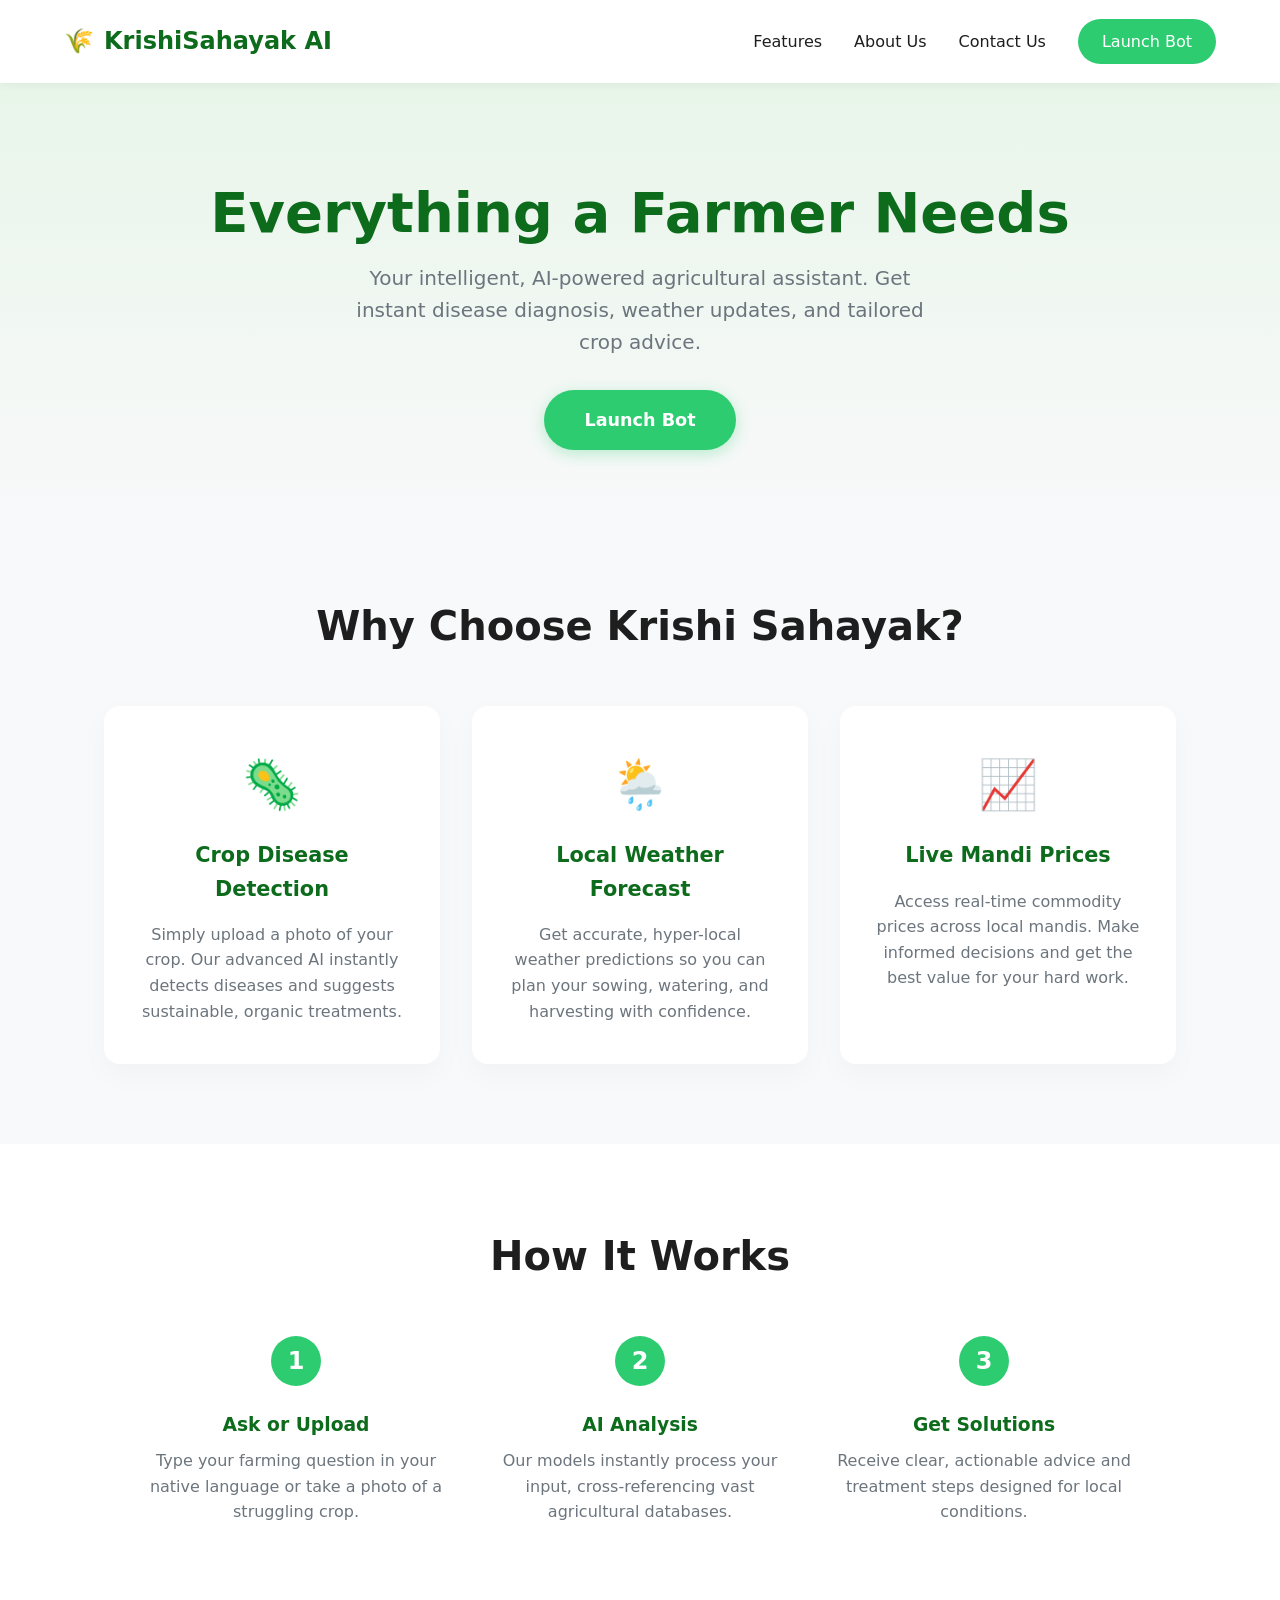
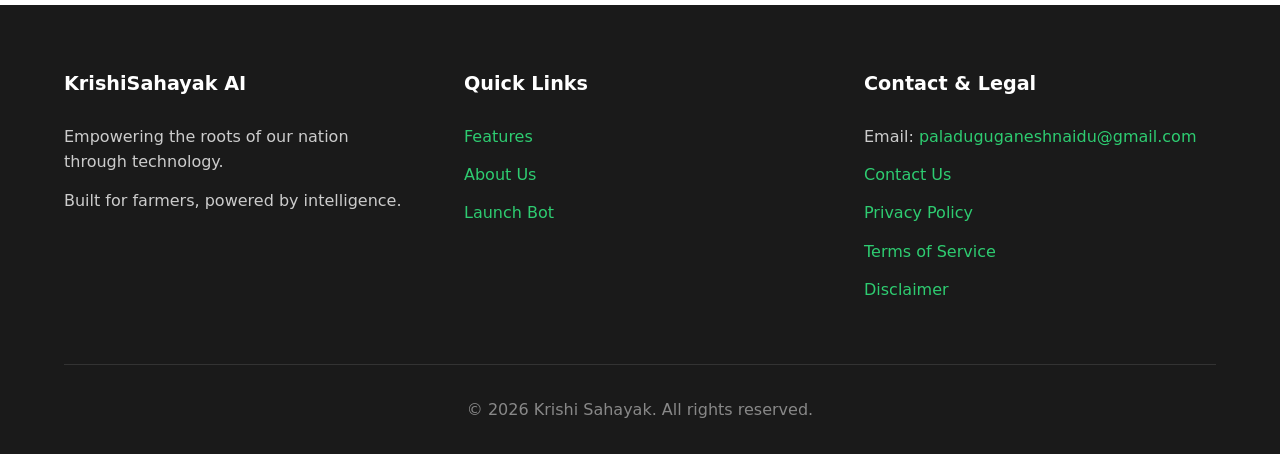
==== commit f664d323: "Production Polish: Add Legal, Contact, and About pages; unify navigation and footers" ====
--- a/index.html
+++ b/index.html
@@ -14,7 +14,8 @@
     </a>
     <div class="nav-links">
       <a href="#features">Features</a>
-      <a href="#how-it-works">How It Works</a>
+      <a href="about.html">About Us</a>
+      <a href="contact.html">Contact Us</a>
       <a href="ai.html" class="btn-launch">Launch Bot</a>
     </div>
   </nav>
@@ -81,15 +82,16 @@
       <div class="footer-section">
         <h3>Quick Links</h3>
         <ul>
-          <li><a href="ai.html">Launch Assistant</a></li>
-          <li><a href="#features">Features</a></li>
-          <li><a href="#how-it-works">How It Works</a></li>
+          <li><a href="index.html#features">Features</a></li>
+          <li><a href="about.html">About Us</a></li>
+          <li><a href="ai.html">Launch Bot</a></li>
         </ul>
       </div>
       <div class="footer-section">
         <h3>Contact & Legal</h3>
         <p>Email: <a href="mailto:paladuguganeshnaidu@gmail.com">paladuguganeshnaidu@gmail.com</a></p>
         <ul>
+          <li><a href="contact.html">Contact Us</a></li>
           <li><a href="privacy-policy.html">Privacy Policy</a></li>
           <li><a href="terms.html">Terms of Service</a></li>
           <li><a href="disclaimer.html">Disclaimer</a></li>
--- a/styles.css
+++ b/styles.css
@@ -591,4 +591,148 @@
     .input-area { padding: 12px 15px; gap: 8px; }
     .input-area input[type="text"] { padding: 12px 16px; font-size: 0.95rem; }
     .icon-btn { width: 40px; height: 40px; font-size: 1.3rem; }
-  }+  }
+/* ==========================================================================
+   Standard Page Layouts (About, Privacy, Terms, Contact)
+   ========================================================================== */
+
+.page-header {
+  background-color: var(--secondary);
+  color: var(--white);
+  padding: 4rem 20px;
+  text-align: center;
+}
+
+.page-header h1 {
+  font-size: 2.5rem;
+  margin-bottom: 10px;
+}
+
+.page-header p {
+  font-size: 1.1rem;
+  opacity: 0.9;
+}
+
+.content-section {
+  max-width: 900px;
+  margin: 40px auto;
+  padding: 0 20px;
+  background: var(--white);
+  border-radius: 8px;
+  box-shadow: 0 4px 6px rgba(0,0,0,0.05);
+  padding: 40px;
+}
+
+.content-section h2 {
+  color: var(--secondary);
+  margin-top: 30px;
+  margin-bottom: 15px;
+  font-size: 1.8rem;
+}
+
+.content-section p {
+  margin-bottom: 20px;
+  color: var(--text-main);
+  line-height: 1.8;
+}
+
+.content-section ul {
+  list-style: disc;
+  margin-left: 20px;
+  margin-bottom: 20px;
+}
+
+.content-section li {
+  margin-bottom: 10px;
+  line-height: 1.6;
+}
+
+/* Contact Form */
+.contact-container {
+  display: grid;
+  grid-template-columns: 1fr 1fr;
+  gap: 40px;
+  max-width: 1000px;
+  margin: 40px auto;
+  padding: 0 20px;
+}
+
+.contact-info {
+  background: var(--secondary);
+  color: var(--white);
+  padding: 40px;
+  border-radius: 12px;
+}
+
+.contact-info h3 {
+  font-size: 1.8rem;
+  margin-bottom: 20px;
+}
+
+.contact-info p {
+  margin-bottom: 20px;
+  font-size: 1.1rem;
+}
+
+.contact-form {
+  background: var(--white);
+  padding: 40px;
+  border-radius: 12px;
+  box-shadow: 0 4px 15px rgba(0,0,0,0.05);
+}
+
+.form-group {
+  margin-bottom: 20px;
+}
+
+.form-group label {
+  display: block;
+  margin-bottom: 8px;
+  font-weight: 600;
+  color: var(--text-main);
+}
+
+.form-group input,
+.form-group textarea {
+  width: 100%;
+  padding: 12px 15px;
+  border: 1px solid var(--border-color);
+  border-radius: 8px;
+  font-size: 1rem;
+  font-family: inherit;
+  transition: border-color 0.3s;
+}
+
+.form-group input:focus,
+.form-group textarea:focus {
+  outline: none;
+  border-color: var(--primary);
+}
+
+.btn-submit {
+  background: var(--primary);
+  color: white;
+  border: none;
+  padding: 12px 30px;
+  border-radius: 25px;
+  font-size: 1.1rem;
+  font-weight: 600;
+  cursor: pointer;
+  width: 100%;
+  transition: background 0.3s;
+}
+
+.btn-submit:hover {
+  background: var(--primary-dark);
+}
+
+/* Responsive Overrides */
+@media (max-width: 768px) {
+  .contact-container {
+    grid-template-columns: 1fr;
+  }
+  .content-section {
+    padding: 20px;
+    margin: 20px;
+  }
+}
